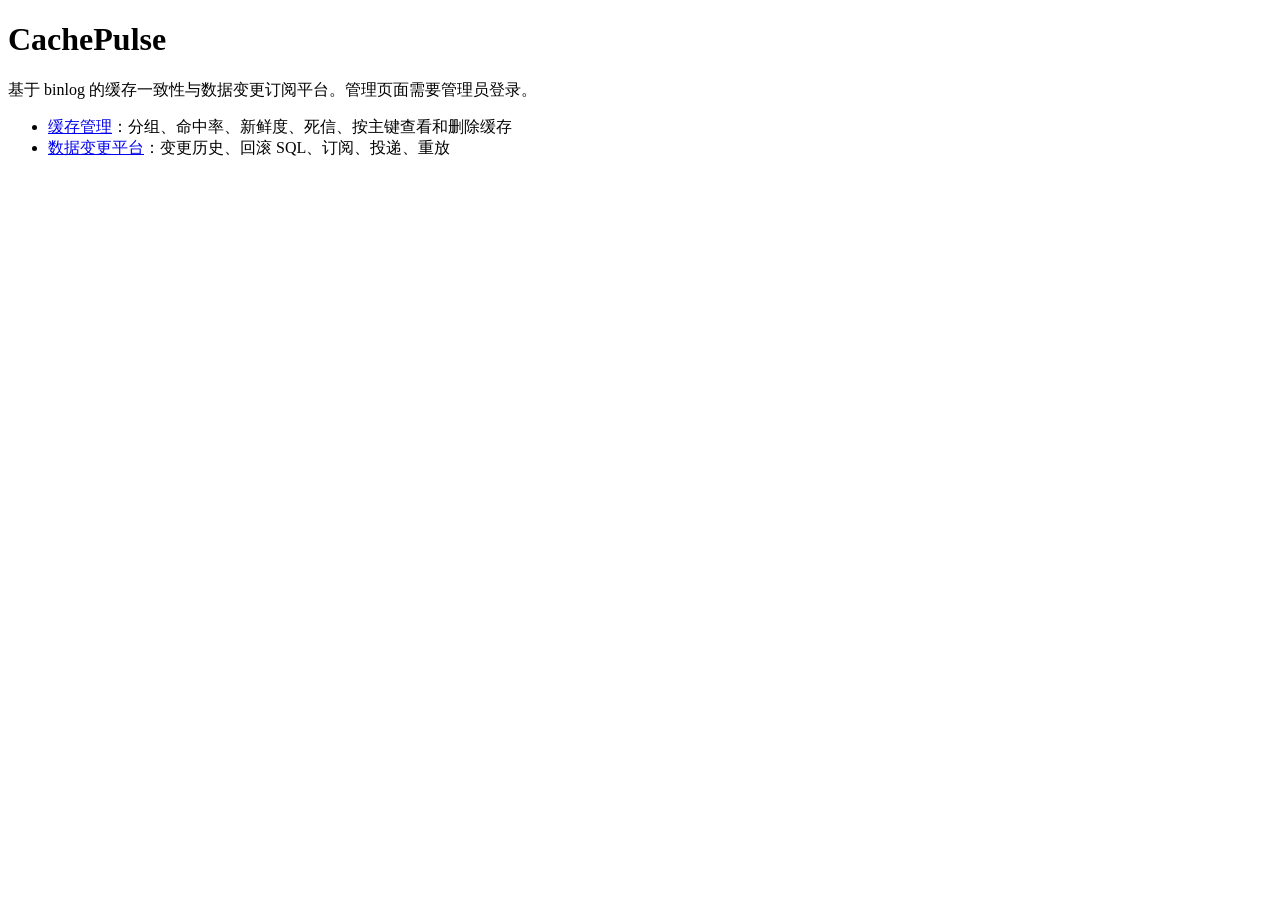
==== gateway/src/main/resources/static/index.html @ a2ab3a11 "拆分为微服务：网关、缓存同步、归档、投递和两个演示服务 - 抽出 cachepulse-framework、cachepulse-common、cachepulse-cache-core 和接入组件 " ====
<!doctype html>
<html lang="zh-CN">
<head>
  <meta charset="utf-8">
  <meta name="viewport" content="width=device-width, initial-scale=1">
  <title>CachePulse</title>
  <link rel="stylesheet" href="dashboard-ui.css">
</head>
<body>
  <main>
    <h1>CachePulse</h1>
    <p>基于 binlog 的缓存一致性与数据变更订阅平台。管理页面需要管理员登录。</p>
    <ul>
      <li><a href="cache-dashboard.html">缓存管理</a>：分组、命中率、新鲜度、死信、按主键查看和删除缓存</li>
      <li><a href="platform-dashboard.html">数据变更平台</a>：变更历史、回滚 SQL、订阅、投递、重放</li>
    </ul>
  </main>
</body>
</html>
---- gateway/src/main/resources/static/dashboard-ui.css ----
#notice{position:sticky;top:10px;z-index:5;box-shadow:0 3px 12px #2332490d}
button[aria-busy="true"]{pointer-events:none;opacity:.65;cursor:wait}
button[aria-busy="true"]::after{content:" …"}
.result-panel{margin-top:16px;padding:18px;border:1px solid #dfe6ef;border-radius:8px;background:#fbfcfe;scroll-margin-top:80px}
.result-panel[hidden]{display:none}.result-panel h3{font-size:15px;margin:0 0 12px}
.result-meta{display:grid;grid-template-columns:repeat(auto-fit,minmax(180px,1fr));gap:14px;margin:14px 0}
.result-meta dt{font-size:12px;color:#617087}.result-meta dd{margin:5px 0 0;overflow-wrap:anywhere;line-height:1.6}
.result-stats{display:grid;grid-template-columns:repeat(auto-fit,minmax(100px,1fr));gap:12px;margin:14px 0}
.result-stats>div{padding:12px;background:white;border:1px solid #e3e9f1;border-radius:7px}
.result-stats span{font-size:12px;color:#617087}.result-stats strong{display:block;margin-top:6px;font-size:24px;color:#174ea6}
.status-tag{display:inline-block;padding:3px 8px;font-size:12px;font-weight:600;border-radius:5px;white-space:nowrap}
.status-tag.good{background:#e6f4ea;color:#137333}.status-tag.bad{background:#fce8e6;color:#c5221f}.status-tag.waiting{background:#eaf2ff;color:#245dc1}
.technical{margin-top:14px;border-top:1px solid #e3e9f1;padding-top:12px}.technical summary{cursor:pointer;color:#254c80;font-weight:600}
.readable-table{white-space:normal;table-layout:auto}.readable-table th,.readable-table td{white-space:pre-wrap;overflow-wrap:anywhere;vertical-align:top;min-width:95px}
.result-message{padding:10px 12px;background:#eaf2ff;color:#254c80;border-radius:6px;line-height:1.7}
.result-message.warning{background:#fff8e9;color:#875d1c}.result-message.error{background:#fbeceb;color:#9c2f2f}
.copy-row{display:flex;align-items:center;gap:10px}.copy-row input{min-width:0;font-family:Consolas,monospace}.copy-row button{flex-shrink:0}
.result-actions{display:flex;flex-wrap:wrap;gap:10px;margin:12px 0}.result-updated{font-size:12px;color:#617087;margin:8px 0}
.controls>button{align-self:end}
.event-detail{scroll-margin-top:80px}.code-value{overflow-wrap:anywhere;white-space:pre-wrap}
#tableList td{padding-top:16px;padding-bottom:16px;vertical-align:top}
.recovery-assessment{display:flex;flex-direction:column;align-items:flex-start;gap:10px;min-width:280px;max-width:460px;white-space:normal}
.recovery-assessment p{margin:0;line-height:1.7;overflow-wrap:anywhere}
@media(max-width:760px){.result-meta{grid-template-columns:1fr}.copy-row{flex-wrap:wrap}.copy-row input{flex-basis:100%}.result-panel{padding:14px}}
dialog .login-form{display:grid;gap:.75rem;min-width:18rem}
dialog .login-form label{display:grid;gap:.25rem}
dialog .login-error{color:#b42318;min-height:1.2em;margin:0}
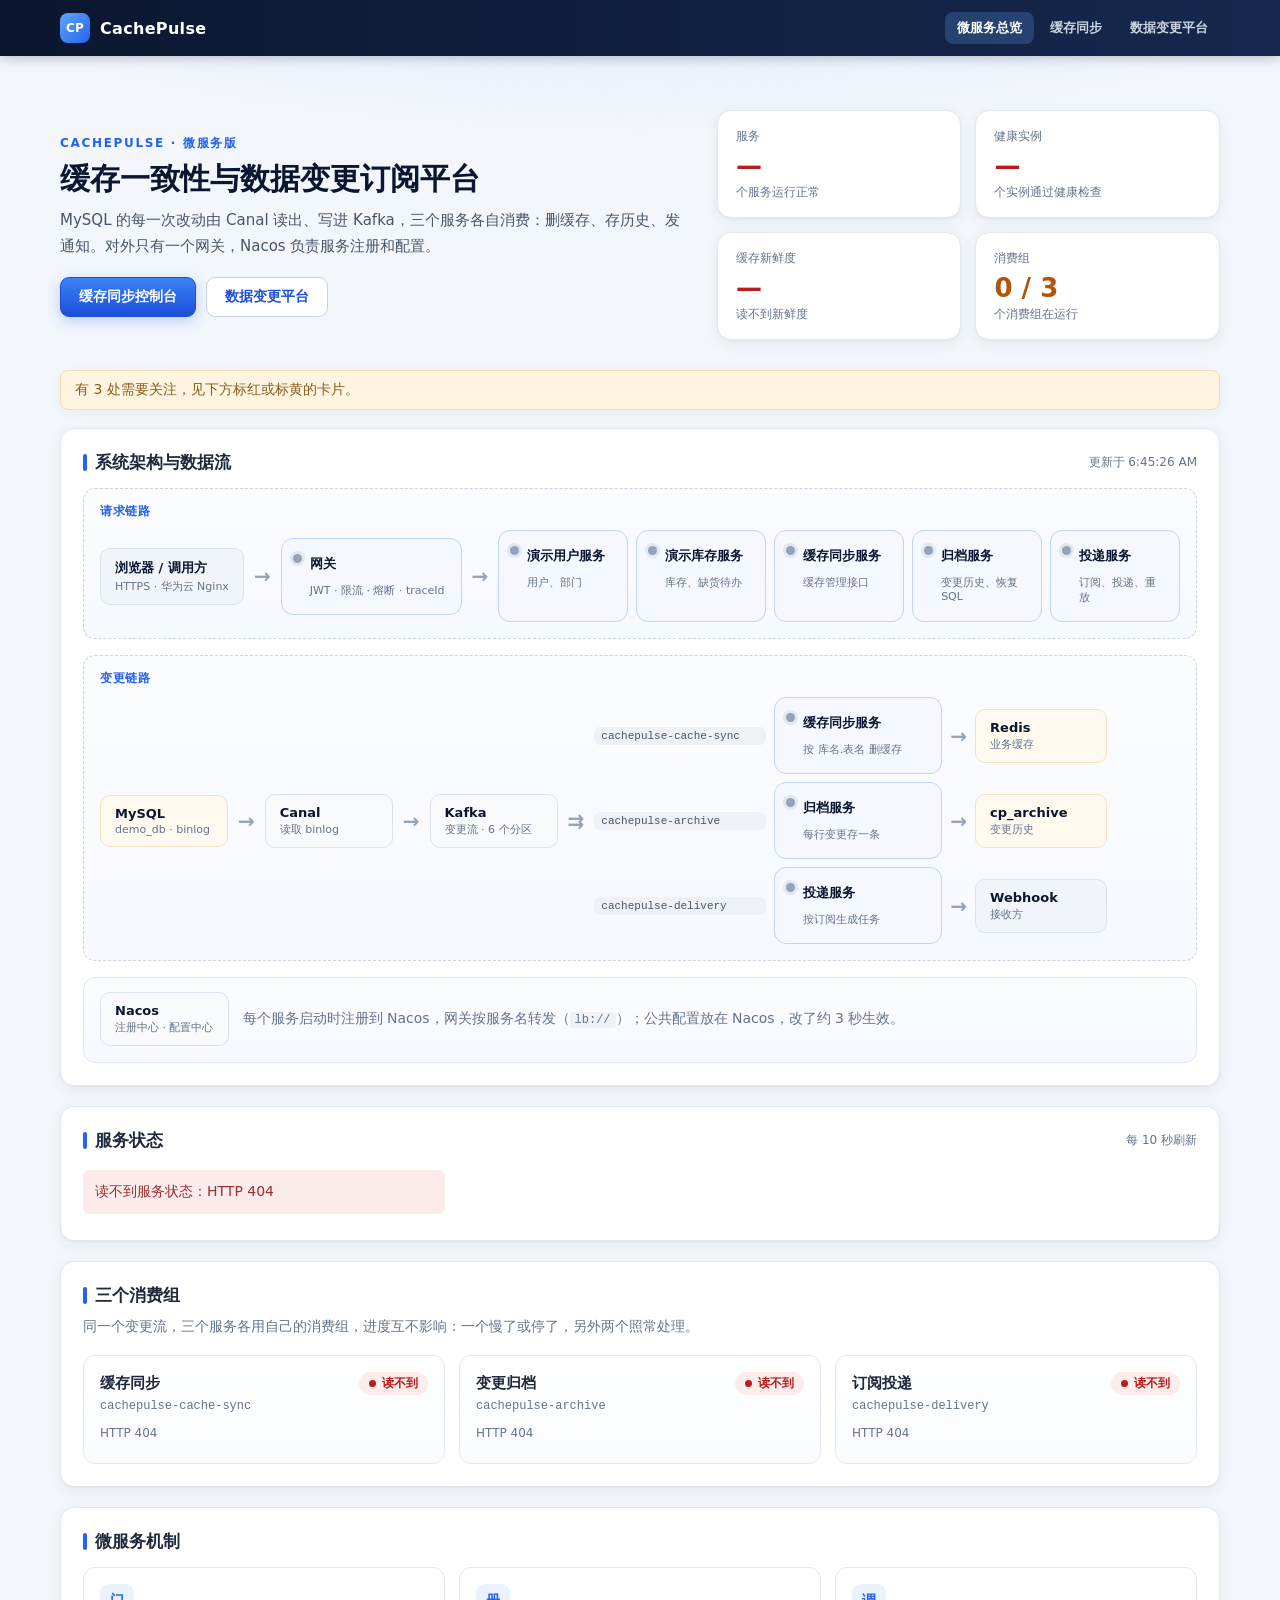
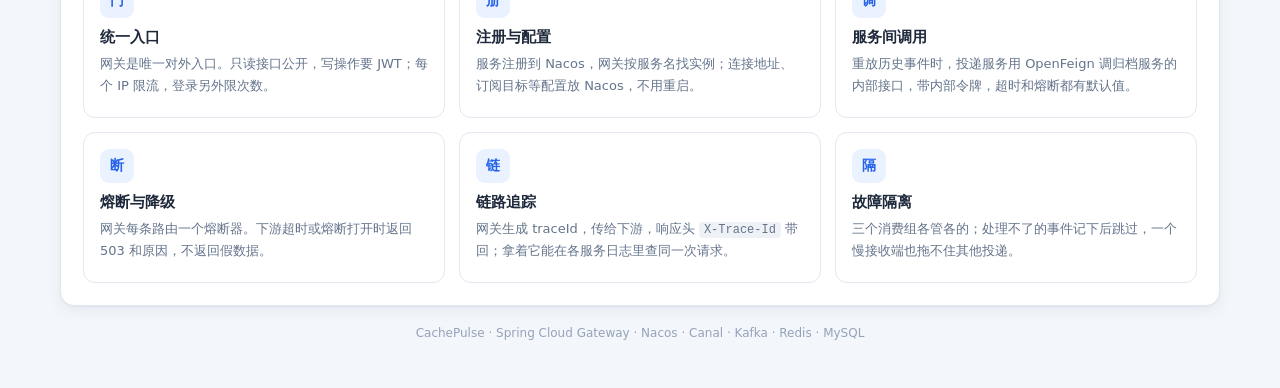
==== commit 8a0b0a3b: "首页改为微服务总览（架构与数据流、各服务实例健康和熔断状态、三个消费组、微服务机制）；三个页面统一顶栏和外观；消费状态显示跳过的坏事件" ====
--- a/gateway/src/main/resources/static/index.html
+++ b/gateway/src/main/resources/static/index.html
@@ -3,17 +3,319 @@
 <head>
   <meta charset="utf-8">
   <meta name="viewport" content="width=device-width, initial-scale=1">
-  <title>CachePulse</title>
+  <title>CachePulse · 微服务总览</title>
+  <style>
+    :root{font-family:"Microsoft YaHei",system-ui,sans-serif;font-size:14px}
+    *{box-sizing:border-box}body{margin:0}main{max-width:1200px;margin:auto;padding:28px 20px 48px}
+    h1{font-size:30px;line-height:1.3;margin:6px 0 10px}h2{font-size:17px;margin:0}h3{font-size:15px;margin:0}
+    p{line-height:1.7;margin:4px 0;color:#64748b}.muted{font-size:12px;color:#64748b}
+    section{background:#fff;border:1px solid #e2e8f0;border-radius:14px;padding:22px;margin-bottom:20px}
+    .section-head{display:flex;justify-content:space-between;align-items:center;gap:12px;margin-bottom:14px}
+    .section-note{margin:-6px 0 16px}
+    .hero{display:grid;grid-template-columns:1.25fr 1fr;gap:28px;align-items:center;padding:26px 0 30px}
+    .eyebrow{font-size:12px;font-weight:700;letter-spacing:.14em;color:#2563eb;margin:0}
+    .lead{font-size:15px;color:#475569;max-width:620px}
+    .hero-actions{display:flex;flex-wrap:wrap;gap:10px;margin-top:18px}
+    .btn{display:inline-flex;align-items:center;padding:10px 18px;border-radius:9px;border:1px solid #c7d2e4;background:#fff;color:#1d4ed8;font-weight:600;text-decoration:none}
+    .btn.primary{background:linear-gradient(180deg,#3b82f6,#1d4ed8);border-color:#1d4ed8;color:#fff;box-shadow:0 4px 14px rgba(37,99,235,.28)}
+    .btn:hover{transform:translateY(-1px)}
+    .hero-stats{display:grid;grid-template-columns:1fr 1fr;gap:14px}
+    .stat{background:#fff;border:1px solid #e2e8f0;border-radius:14px;padding:16px 18px;box-shadow:0 1px 2px rgba(15,23,42,.04),0 4px 16px rgba(15,23,42,.06)}
+    .stat span{font-size:12px;color:#64748b}.stat strong{display:block;font-size:26px;color:#0b1730;margin:6px 0 2px}
+    .stat small{font-size:12px;color:#64748b}
+    .stat.good strong{color:#15803d}.stat.warn strong{color:#b45309}.stat.bad strong{color:#b91c1c}
+    /* 架构图 */
+    .flow{display:grid;gap:16px}
+    .lane{border:1px dashed #cbd5e1;border-radius:12px;padding:14px 16px 16px;background:linear-gradient(180deg,#fbfcff,#f6f9fe)}
+    .lane-title{font-size:12px;font-weight:700;color:#2563eb;letter-spacing:.06em;margin-bottom:10px}
+    .lane-row{display:flex;align-items:center;gap:10px;flex-wrap:wrap}
+    .arrow{color:#94a3b8;font-size:20px;font-weight:700}
+    .node{position:relative;display:flex;flex-direction:column;gap:2px;min-width:128px;padding:10px 14px;border-radius:10px;border:1px solid #dbe3ef;background:#fff}
+    .node b{font-size:13px;color:#0b1730}.node small{font-size:11px;color:#64748b}
+    .node.infra{background:#f8fafc}.node.store{background:#fffaf0;border-color:#f3e3c0}.node.external{background:#f1f5f9}
+    .node.service{border-color:#bfd3fb;background:#f5f8ff;padding-left:28px}
+    .node .dot{position:absolute;left:11px;top:15px;width:9px;height:9px;border-radius:50%;background:#94a3b8;box-shadow:0 0 0 3px #e2e8f0}
+    .node.good .dot{background:#16a34a;box-shadow:0 0 0 3px #dcfce7}.node.warn .dot{background:#d97706;box-shadow:0 0 0 3px #fef3c7}
+    .node.bad .dot{background:#dc2626;box-shadow:0 0 0 3px #fee2e2}
+    .node-stack{display:grid;grid-template-columns:repeat(auto-fit,minmax(128px,1fr));gap:8px;flex:1;min-width:280px}
+    .fanout{display:grid;gap:8px;flex:1;min-width:320px}
+    .branch{display:flex;align-items:center;gap:8px;flex-wrap:wrap}
+    .fanout .node.service{width:168px}.fanout .node.store,.fanout .node.external{width:132px}
+    .group-tag{font:11px Consolas,monospace;color:#475569;background:#eef2f7;border-radius:6px;padding:3px 7px;min-width:172px}
+    .lane.registry{display:flex;align-items:center;gap:14px;flex-wrap:wrap;border-style:solid;border-color:#dfe7f5}
+    /* 服务卡片 */
+    .service-grid{display:grid;grid-template-columns:repeat(3,1fr);gap:14px}
+    .service{display:flex;flex-direction:column;gap:10px;border:1px solid #e2e8f0;border-radius:12px;padding:16px;background:#fff;transition:box-shadow .15s,transform .15s}
+    .service:hover{box-shadow:0 6px 22px rgba(15,23,42,.08);transform:translateY(-2px)}
+    .service-top{display:flex;justify-content:space-between;align-items:flex-start;gap:10px}
+    .service-id{font:12px Consolas,monospace;color:#64748b}
+    .service p{font-size:13px;margin:0}
+    .service-meta{display:flex;flex-wrap:wrap;gap:6px}
+    .service-meta .chip{font-size:12px;color:#334155;background:#f1f5f9;border-radius:6px;padding:3px 8px}
+    .service a{font-size:13px;font-weight:600;text-decoration:none;margin-top:auto}
+    /* 消费组 */
+    .consumer-grid{display:grid;grid-template-columns:repeat(3,1fr);gap:14px}
+    .consumer{border:1px solid #e2e8f0;border-radius:12px;padding:16px;background:linear-gradient(180deg,#fff,#fafcff)}
+    .consumer h3{display:flex;justify-content:space-between;align-items:center;gap:8px;margin-bottom:4px}
+    .consumer .group{font:12px Consolas,monospace;color:#64748b;margin-bottom:10px}
+    .consumer dl{display:grid;grid-template-columns:auto 1fr;gap:6px 12px;margin:0}
+    .consumer dt{font-size:12px;color:#64748b}.consumer dd{margin:0;font-size:13px;color:#1e293b;text-align:right}
+    .consumer .error{margin-top:10px;font-size:12px;color:#9c2f2f;background:#fdecec;border-radius:6px;padding:6px 8px;overflow-wrap:anywhere}
+    /* 机制 */
+    .feature-grid{display:grid;grid-template-columns:repeat(3,1fr);gap:14px}
+    .feature{border:1px solid #e2e8f0;border-radius:12px;padding:16px;background:#fff}
+    .feature .icon{display:grid;place-items:center;width:34px;height:34px;border-radius:9px;background:#eaf1ff;color:#2563eb;font-weight:700;margin-bottom:10px}
+    .feature p{font-size:13px;margin-top:6px}
+    footer{text-align:center;font-size:12px;color:#94a3b8;margin-top:8px}
+    #notice{padding:10px 14px;border-radius:8px;background:#eaf2ff;color:#254c80;margin-bottom:18px}
+    #notice.error{background:#fff4e0;color:#875d1c;border-color:#f3dcb0}
+    code{font:12px Consolas,monospace;background:#eef2f7;border-radius:4px;padding:1px 5px}
+    @media(max-width:960px){.hero{grid-template-columns:1fr}.service-grid,.consumer-grid,.feature-grid{grid-template-columns:repeat(2,1fr)}}
+    @media(max-width:640px){.service-grid,.consumer-grid,.feature-grid,.hero-stats{grid-template-columns:1fr}h1{font-size:24px}.arrow{transform:rotate(90deg)}}
+  </style>
   <link rel="stylesheet" href="dashboard-ui.css">
 </head>
 <body>
-  <main>
-    <h1>CachePulse</h1>
-    <p>基于 binlog 的缓存一致性与数据变更订阅平台。管理页面需要管理员登录。</p>
-    <ul>
-      <li><a href="cache-dashboard.html">缓存管理</a>：分组、命中率、新鲜度、死信、按主键查看和删除缓存</li>
-      <li><a href="platform-dashboard.html">数据变更平台</a>：变更历史、回滚 SQL、订阅、投递、重放</li>
-    </ul>
-  </main>
+<nav class="topbar"><div class="topbar-inner"><a class="brand" href="index.html"><span class="brand-mark">CP</span>CachePulse</a>
+  <div class="topbar-links"><a class="active" href="index.html" aria-current="page">微服务总览</a><a href="cache-dashboard.html">缓存同步</a><a href="platform-dashboard.html">数据变更平台</a></div></div></nav>
+<main>
+  <header class="hero">
+    <div>
+      <p class="eyebrow">CACHEPULSE · 微服务版</p>
+      <h1>缓存一致性与数据变更订阅平台</h1>
+      <p class="lead">MySQL 的每一次改动由 Canal 读出、写进 Kafka，三个服务各自消费：删缓存、存历史、发通知。对外只有一个网关，Nacos 负责服务注册和配置。</p>
+      <div class="hero-actions">
+        <a class="btn primary" href="cache-dashboard.html">缓存同步控制台</a>
+        <a class="btn" href="platform-dashboard.html">数据变更平台</a>
+      </div>
+    </div>
+    <div class="hero-stats">
+      <div class="stat" id="statServices"><span>服务</span><strong>—</strong><small>正在读取</small></div>
+      <div class="stat" id="statInstances"><span>健康实例</span><strong>—</strong><small>来自 Nacos 和健康检查</small></div>
+      <div class="stat" id="statFreshness"><span>缓存新鲜度</span><strong>—</strong><small>CDC 心跳</small></div>
+      <div class="stat" id="statConsumers"><span>消费组</span><strong>—</strong><small>同一个变更流</small></div>
+    </div>
+  </header>
+
+  <div id="notice" role="status" aria-live="polite">正在读取各服务状态…</div>
+
+  <section>
+    <div class="section-head"><h2>系统架构与数据流</h2><span class="muted" id="overviewUpdated">—</span></div>
+    <div class="flow">
+      <div class="lane">
+        <div class="lane-title">请求链路</div>
+        <div class="lane-row">
+          <div class="node external"><b>浏览器 / 调用方</b><small>HTTPS · 华为云 Nginx</small></div>
+          <span class="arrow">→</span>
+          <div class="node service" data-service="gateway"><i class="dot"></i><b>网关</b><small>JWT · 限流 · 熔断 · traceId</small></div>
+          <span class="arrow">→</span>
+          <div class="node-stack">
+            <div class="node service" data-service="demo-user-service"><i class="dot"></i><b>演示用户服务</b><small>用户、部门</small></div>
+            <div class="node service" data-service="demo-inventory-service"><i class="dot"></i><b>演示库存服务</b><small>库存、缺货待办</small></div>
+            <div class="node service" data-service="cache-sync-service"><i class="dot"></i><b>缓存同步服务</b><small>缓存管理接口</small></div>
+            <div class="node service" data-service="archive-service"><i class="dot"></i><b>归档服务</b><small>变更历史、恢复 SQL</small></div>
+            <div class="node service" data-service="delivery-service"><i class="dot"></i><b>投递服务</b><small>订阅、投递、重放</small></div>
+          </div>
+        </div>
+      </div>
+      <div class="lane">
+        <div class="lane-title">变更链路</div>
+        <div class="lane-row">
+          <div class="node store"><b>MySQL</b><small>demo_db · binlog</small></div>
+          <span class="arrow">→</span>
+          <div class="node infra"><b>Canal</b><small>读取 binlog</small></div>
+          <span class="arrow">→</span>
+          <div class="node infra"><b>Kafka</b><small>变更流 · 6 个分区</small></div>
+          <span class="arrow">⇉</span>
+          <div class="fanout">
+            <div class="branch"><span class="group-tag">cachepulse-cache-sync</span>
+              <div class="node service" data-service="cache-sync-service"><i class="dot"></i><b>缓存同步服务</b><small>按 库名.表名 删缓存</small></div>
+              <span class="arrow">→</span><div class="node store"><b>Redis</b><small>业务缓存</small></div></div>
+            <div class="branch"><span class="group-tag">cachepulse-archive</span>
+              <div class="node service" data-service="archive-service"><i class="dot"></i><b>归档服务</b><small>每行变更存一条</small></div>
+              <span class="arrow">→</span><div class="node store"><b>cp_archive</b><small>变更历史</small></div></div>
+            <div class="branch"><span class="group-tag">cachepulse-delivery</span>
+              <div class="node service" data-service="delivery-service"><i class="dot"></i><b>投递服务</b><small>按订阅生成任务</small></div>
+              <span class="arrow">→</span><div class="node external"><b>Webhook</b><small>接收方</small></div></div>
+          </div>
+        </div>
+      </div>
+      <div class="lane registry">
+        <div class="node infra"><b>Nacos</b><small>注册中心 · 配置中心</small></div>
+        <p>每个服务启动时注册到 Nacos，网关按服务名转发（<code>lb://</code>）；公共配置放在 Nacos，改了约 3 秒生效。</p>
+      </div>
+    </div>
+  </section>
+
+  <section>
+    <div class="section-head"><h2>服务状态</h2><span class="muted">每 10 秒刷新</span></div>
+    <div class="service-grid" id="serviceGrid"><p class="muted">正在读取…</p></div>
+  </section>
+
+  <section>
+    <div class="section-head"><h2>三个消费组</h2></div>
+    <p class="section-note">同一个变更流，三个服务各用自己的消费组，进度互不影响：一个慢了或停了，另外两个照常处理。</p>
+    <div class="consumer-grid" id="consumerGrid"><p class="muted">正在读取…</p></div>
+  </section>
+
+  <section>
+    <div class="section-head"><h2>微服务机制</h2></div>
+    <div class="feature-grid">
+      <div class="feature"><div class="icon">门</div><h3>统一入口</h3><p>网关是唯一对外入口。只读接口公开，写操作要 JWT；每个 IP 限流，登录另外限次数。</p></div>
+      <div class="feature"><div class="icon">册</div><h3>注册与配置</h3><p>服务注册到 Nacos，网关按服务名找实例；连接地址、订阅目标等配置放 Nacos，不用重启。</p></div>
+      <div class="feature"><div class="icon">调</div><h3>服务间调用</h3><p>重放历史事件时，投递服务用 OpenFeign 调归档服务的内部接口，带内部令牌，超时和熔断都有默认值。</p></div>
+      <div class="feature"><div class="icon">断</div><h3>熔断与降级</h3><p>网关每条路由一个熔断器。下游超时或熔断打开时返回 503 和原因，不返回假数据。</p></div>
+      <div class="feature"><div class="icon">链</div><h3>链路追踪</h3><p>网关生成 traceId，传给下游，响应头 <code>X-Trace-Id</code> 带回；拿着它能在各服务日志里查同一次请求。</p></div>
+      <div class="feature"><div class="icon">隔</div><h3>故障隔离</h3><p>三个消费组各管各的；处理不了的事件记下后跳过，一个慢接收端也拖不住其他投递。</p></div>
+    </div>
+  </section>
+  <footer>CachePulse · Spring Cloud Gateway · Nacos · Canal · Kafka · Redis · MySQL</footer>
+</main>
+<script src="dashboard-ui.js"></script>
+<script>
+const UI = window.DashboardUI;
+const esc = UI.escape;
+const SERVICES = {
+  'gateway': {name:'网关', port:18090, role:'唯一对外入口：路由、JWT 鉴权、按 IP 限流、登录限次、路由熔断、traceId。'},
+  'cache-sync-service': {name:'缓存同步服务', port:18091, role:'消费变更流，按 库名.表名 删 Redis 缓存；CDC 心跳判断缓存是否可信。', link:['cache-dashboard.html','缓存同步控制台']},
+  'archive-service': {name:'归档服务', port:18092, role:'把每一行变更存进 cp_archive，提供历史查询和恢复 SQL。', link:['platform-dashboard.html','变更历史查找']},
+  'delivery-service': {name:'投递服务', port:18093, role:'按条件订阅生成投递任务，Webhook 通知、失败重试、历史重放。', link:['platform-dashboard.html','订阅与投递']},
+  'demo-user-service': {name:'演示用户服务', port:18094, role:'接入方示例：@AutoCache 查询回填、防旧值回填、布隆过滤器、查库限流。'},
+  'demo-inventory-service': {name:'演示库存服务', port:18095, role:'接入方示例：库存数据，接收投递服务的缺货通知，生成待办。'}
+};
+const FRESHNESS = {FRESH:['正常','good'], STALE:['已降级','warn'], STARTING:['确认中','warn'], WRITE_FAILING:['心跳写入失败','bad'], DISABLED:['未启用','warn']};
+const BREAKER = {CLOSED:['熔断器正常','good'], OPEN:['已熔断','bad'], HALF_OPEN:['试探恢复中','warn'], FORCED_OPEN:['已熔断','bad'], DISABLED:['熔断器关闭','warn']};
+
+function notice(message, isError) {
+  const element = document.getElementById('notice');
+  element.textContent = message;
+  element.className = isError ? 'error' : '';
+}
+
+async function getJson(path) {
+  try {
+    const response = await UI.fetch(path);
+    if (!response.ok) return {unavailable: `HTTP ${response.status}`};
+    return await response.json();
+  } catch (error) {
+    return {unavailable: error.message};
+  }
+}
+
+function ago(value) {
+  if (!value) return '暂无记录';
+  const seconds = Math.max(0, Math.round((Date.now() - new Date(value).getTime()) / 1000));
+  if (seconds < 60) return `${seconds} 秒前`;
+  if (seconds < 3600) return `${Math.floor(seconds / 60)} 分钟前`;
+  return UI.date(value);
+}
+
+function health(service) {
+  const total = service.instances.length;
+  const up = service.instances.filter(i => i.status === 'UP').length;
+  if (service.registryError) return {up, total, label:'读不到注册信息', tone:'bad'};
+  if (total === 0) return {up, total, label:'未注册', tone:'bad'};
+  if (up === total) return {up, total, label: total === 1 ? '运行正常' : `${total} 个实例正常`, tone:'good'};
+  if (up === 0) return {up, total, label:'不可用', tone:'bad'};
+  return {up, total, label:`${up} / ${total} 个实例正常`, tone:'warn'};
+}
+
+function setStat(id, value, detail, tone) {
+  const element = document.getElementById(id);
+  element.className = 'stat' + (tone ? ' ' + tone : '');
+  element.querySelector('strong').textContent = value;
+  element.querySelector('small').textContent = detail;
+}
+
+function renderServices(overview) {
+  const grid = document.getElementById('serviceGrid');
+  if (overview.unavailable) {
+    grid.innerHTML = `<p class="result-message error">读不到服务状态：${esc(overview.unavailable)}</p>`;
+    return {healthy: 0, total: 0, up: 0, instances: 0};
+  }
+  let healthy = 0, up = 0, instances = 0;
+  const states = {};
+  grid.innerHTML = overview.services.map(service => {
+    const meta = SERVICES[service.serviceId] || {name: service.serviceId, role: ''};
+    const h = health(service);
+    states[service.serviceId] = h.tone;
+    if (h.tone === 'good') healthy++;
+    up += h.up; instances += h.total;
+    const breaker = service.circuitBreaker;
+    const [breakerLabel, breakerTone] = breaker ? (BREAKER[breaker.state] || [breaker.state, 'warn']) : ['', ''];
+    const rate = breaker && breaker.failureRate >= 0 ? `失败率 ${breaker.failureRate.toFixed(0)}%` : breaker ? '调用太少，未统计失败率' : '';
+    const ports = service.instances.map(i => `<span class="chip">:${esc(i.port)} ${i.status === 'UP' ? '正常' : esc(i.status)}</span>`).join('');
+    return `<div class="service"><div class="service-top"><div><h3>${esc(meta.name)}</h3><div class="service-id">${esc(service.serviceId)}${meta.port ? ' · :' + esc(meta.port) : ''}</div></div>
+      <span class="pill ${h.tone}">${esc(h.label)}</span></div>
+      <p>${esc(meta.role)}</p>
+      <div class="service-meta">${ports || '<span class="chip">没有实例</span>'}${breaker ? `<span class="pill ${breakerTone}">${esc(breakerLabel)}</span><span class="chip">${esc(rate)}</span>` : ''}</div>
+      ${meta.link ? `<a href="${esc(meta.link[0])}">打开${esc(meta.link[1])} →</a>` : ''}</div>`;
+  }).join('');
+  for (const node of document.querySelectorAll('[data-service]')) {
+    node.classList.remove('good', 'warn', 'bad');
+    if (states[node.dataset.service]) node.classList.add(states[node.dataset.service]);
+  }
+  return {healthy, total: overview.services.length, up, instances};
+}
+
+function consumerCard(title, group, item, rows) {
+  if (item.unavailable) {
+    return `<div class="consumer"><h3>${esc(title)}<span class="pill bad">读不到</span></h3><div class="group">${esc(group)}</div>
+      <p class="muted">${esc(item.unavailable)}</p></div>`;
+  }
+  const running = rows.running;
+  return `<div class="consumer"><h3>${esc(title)}<span class="pill ${running ? 'good' : 'bad'}">${running ? '运行中' : '未运行'}</span></h3>
+    <div class="group">${esc(group)}</div>
+    <dl>${rows.facts.map(([label, value]) => `<dt>${esc(label)}</dt><dd>${esc(value)}</dd>`).join('')}</dl>
+    ${item.lastError ? `<div class="error">最近异常：${esc(item.lastError.message)}（${esc(ago(item.lastError.occurredAt))}）</div>` : ''}</div>`;
+}
+
+function renderConsumers(sync, freshness, archiveStatus, delivery) {
+  const archive = archiveStatus.unavailable ? archiveStatus : archiveStatus.archive;
+  const fresh = freshness.unavailable ? null : (FRESHNESS[freshness.state] || [freshness.state, 'warn']);
+  const cards = [
+    consumerCard('缓存同步', 'cachepulse-cache-sync', sync, sync.unavailable ? {} : {
+      running: sync.serviceStarted && sync.activeConsumers > 0,
+      facts: [['消费线程', `${sync.activeConsumers} / ${sync.configuredConsumers}`], ['最近确认', ago(sync.lastSuccessAt)],
+        ['缓存新鲜度', fresh ? fresh[0] : '读不到']]}),
+    consumerCard('变更归档', 'cachepulse-archive', archive, archive.unavailable ? {} : {
+      running: archive.activeConsumer,
+      facts: [['最近确认', ago(archive.lastSuccessAt)], ['已存新事件', archive.acknowledgedNewRows],
+        ['跳过的坏事件', archive.acknowledgedRejectedEvents ?? 0]]}),
+    consumerCard('订阅投递', 'cachepulse-delivery', delivery, delivery.unavailable ? {} : {
+      running: delivery.activeConsumer,
+      facts: [['最近确认', ago(delivery.lastSuccessAt)], ['生成投递任务', delivery.createdTasks],
+        ['跳过的坏事件', delivery.acknowledgedRejectedEvents ?? 0]]})
+  ];
+  document.getElementById('consumerGrid').innerHTML = cards.join('');
+  const running = [!sync.unavailable && sync.serviceStarted && sync.activeConsumers > 0,
+    !archive.unavailable && archive.activeConsumer, !delivery.unavailable && delivery.activeConsumer].filter(Boolean).length;
+  return {running, fresh};
+}
+
+async function refresh() {
+  const [overview, sync, freshness, archive, delivery] = await Promise.all([
+    getJson('/system/overview'), getJson('/sync/status'), getJson('/cache/freshness'),
+    getJson('/platform/consumers/status'), getJson('/platform/deliveries/consumer-status')]);
+  const services = renderServices(overview);
+  const consumers = renderConsumers(sync, freshness, archive, delivery);
+  setStat('statServices', services.total ? `${services.healthy} / ${services.total}` : '—', '个服务运行正常',
+    !services.total ? 'bad' : services.healthy === services.total ? 'good' : 'warn');
+  setStat('statInstances', services.instances ? `${services.up} / ${services.instances}` : '—', '个实例通过健康检查',
+    !services.instances ? 'bad' : services.up === services.instances ? 'good' : 'warn');
+  setStat('statFreshness', consumers.fresh ? consumers.fresh[0] : '—', consumers.fresh ? '缓存可以放心读' : '读不到新鲜度',
+    consumers.fresh ? consumers.fresh[1] : 'bad');
+  if (consumers.fresh && consumers.fresh[1] !== 'good') {
+    document.querySelector('#statFreshness small').textContent = '查询暂时直接读库';
+  }
+  setStat('statConsumers', `${consumers.running} / 3`, '个消费组在运行', consumers.running === 3 ? 'good' : 'warn');
+  document.getElementById('overviewUpdated').textContent = `更新于 ${new Date().toLocaleTimeString()}`;
+  const problems = (services.total - services.healthy) + (3 - consumers.running);
+  notice(problems ? `有 ${problems} 处需要关注，见下方标红或标黄的卡片。` : '所有服务和消费组运行正常。', problems > 0);
+}
+
+refresh();
+setInterval(refresh, 10000);
+</script>
 </body>
 </html>
--- a/gateway/src/main/resources/static/dashboard-ui.css
+++ b/gateway/src/main/resources/static/dashboard-ui.css
@@ -25,3 +25,41 @@
 dialog .login-form{display:grid;gap:.75rem;min-width:18rem}
 dialog .login-form label{display:grid;gap:.25rem}
 dialog .login-error{color:#b42318;min-height:1.2em;margin:0}
+
+/* ---- 统一外观：三个页面共用，加载在页面内联样式之后，按同样的选择器覆盖 ---- */
+:root{--cp-navy:#0b1730;--cp-navy-2:#15284d;--cp-blue:#2563eb;--cp-blue-2:#1d4ed8;--cp-blue-soft:#eaf1ff;
+  --cp-text:#1e293b;--cp-muted:#64748b;--cp-line:#e2e8f0;--cp-bg:#f3f6fb;--cp-card:#fff;
+  --cp-good:#15803d;--cp-good-soft:#e7f6ec;--cp-warn:#b45309;--cp-warn-soft:#fff4e0;--cp-bad:#b91c1c;--cp-bad-soft:#fdecec;
+  --cp-shadow:0 1px 2px rgba(15,23,42,.04),0 4px 16px rgba(15,23,42,.06);color:var(--cp-text);background:var(--cp-bg)}
+body{min-height:100vh;background:radial-gradient(1200px 360px at 50% -120px,#dbe7ff 0,rgba(219,231,255,0) 70%),var(--cp-bg)}
+h1{color:var(--cp-navy)}a{color:var(--cp-blue)}
+.topbar{position:sticky;top:0;z-index:20;background:linear-gradient(90deg,var(--cp-navy),var(--cp-navy-2));box-shadow:0 2px 12px rgba(11,23,48,.25)}
+.topbar-inner{max-width:1200px;margin:auto;padding:0 20px;height:56px;display:flex;align-items:center;justify-content:space-between;gap:16px}
+.brand{display:flex;align-items:center;gap:10px;color:#fff;text-decoration:none;font-weight:700;font-size:16px;letter-spacing:.02em}
+.brand-mark{display:grid;place-items:center;width:30px;height:30px;border-radius:8px;background:linear-gradient(135deg,#60a5fa,#2563eb);font-size:12px;color:#fff}
+.topbar-links{display:flex;flex-wrap:wrap;gap:4px}
+.topbar-links a{color:#cbd5e1;text-decoration:none;padding:7px 12px;border-radius:8px;font-size:13px;font-weight:600}
+.topbar-links a:hover{color:#fff;background:rgba(255,255,255,.08)}
+.topbar-links a.active{color:#fff;background:rgba(96,165,250,.24)}
+#notice{top:66px;border:1px solid #d6e4ff}
+.card,section{border-color:var(--cp-line);box-shadow:var(--cp-shadow)}
+.card{position:relative;overflow:hidden;transition:transform .15s,box-shadow .15s}
+.card::before{content:"";position:absolute;left:0;top:0;bottom:0;width:3px;background:linear-gradient(var(--cp-blue),#60a5fa)}
+.card:hover{transform:translateY(-2px);box-shadow:0 6px 22px rgba(15,23,42,.1)}
+.card strong{color:var(--cp-navy)}
+section h2{display:flex;align-items:center;gap:8px}
+section h2::before{content:"";flex-shrink:0;width:4px;height:1em;border-radius:2px;background:var(--cp-blue)}
+th{background:#f6f8fc;color:var(--cp-muted)}tbody tr:hover td{background:#f9fbff}
+button{transition:background .15s,border-color .15s,box-shadow .15s}
+button:hover:not(:disabled){border-color:var(--cp-blue);box-shadow:0 1px 4px rgba(37,99,235,.15)}
+button.primary{background:linear-gradient(180deg,#3b82f6,var(--cp-blue-2));border-color:var(--cp-blue-2)}
+button.primary:hover:not(:disabled){background:linear-gradient(180deg,var(--cp-blue),#1e40af)}
+.nav-tabs{gap:4px;padding:6px;border:1px solid var(--cp-line);border-radius:12px;background:var(--cp-card);box-shadow:var(--cp-shadow)}
+.tab-btn{padding:9px 16px;border-radius:8px;border-bottom:0}
+.tab-btn:hover{background:#f1f5fb;color:var(--cp-blue)}
+.tab-btn.active{background:var(--cp-blue-soft);color:var(--cp-blue);border-bottom:0}
+.pill{display:inline-flex;align-items:center;gap:6px;padding:3px 10px;border-radius:999px;font-size:12px;font-weight:600;white-space:nowrap;background:#eef2f7;color:var(--cp-muted)}
+.pill::before{content:"";width:7px;height:7px;border-radius:50%;background:currentColor}
+.pill.good{background:var(--cp-good-soft);color:var(--cp-good)}.pill.warn{background:var(--cp-warn-soft);color:var(--cp-warn)}
+.pill.bad{background:var(--cp-bad-soft);color:var(--cp-bad)}
+@media(max-width:760px){.topbar{position:static}.topbar-inner{height:auto;padding:10px 14px;flex-wrap:wrap}#notice{top:10px}}
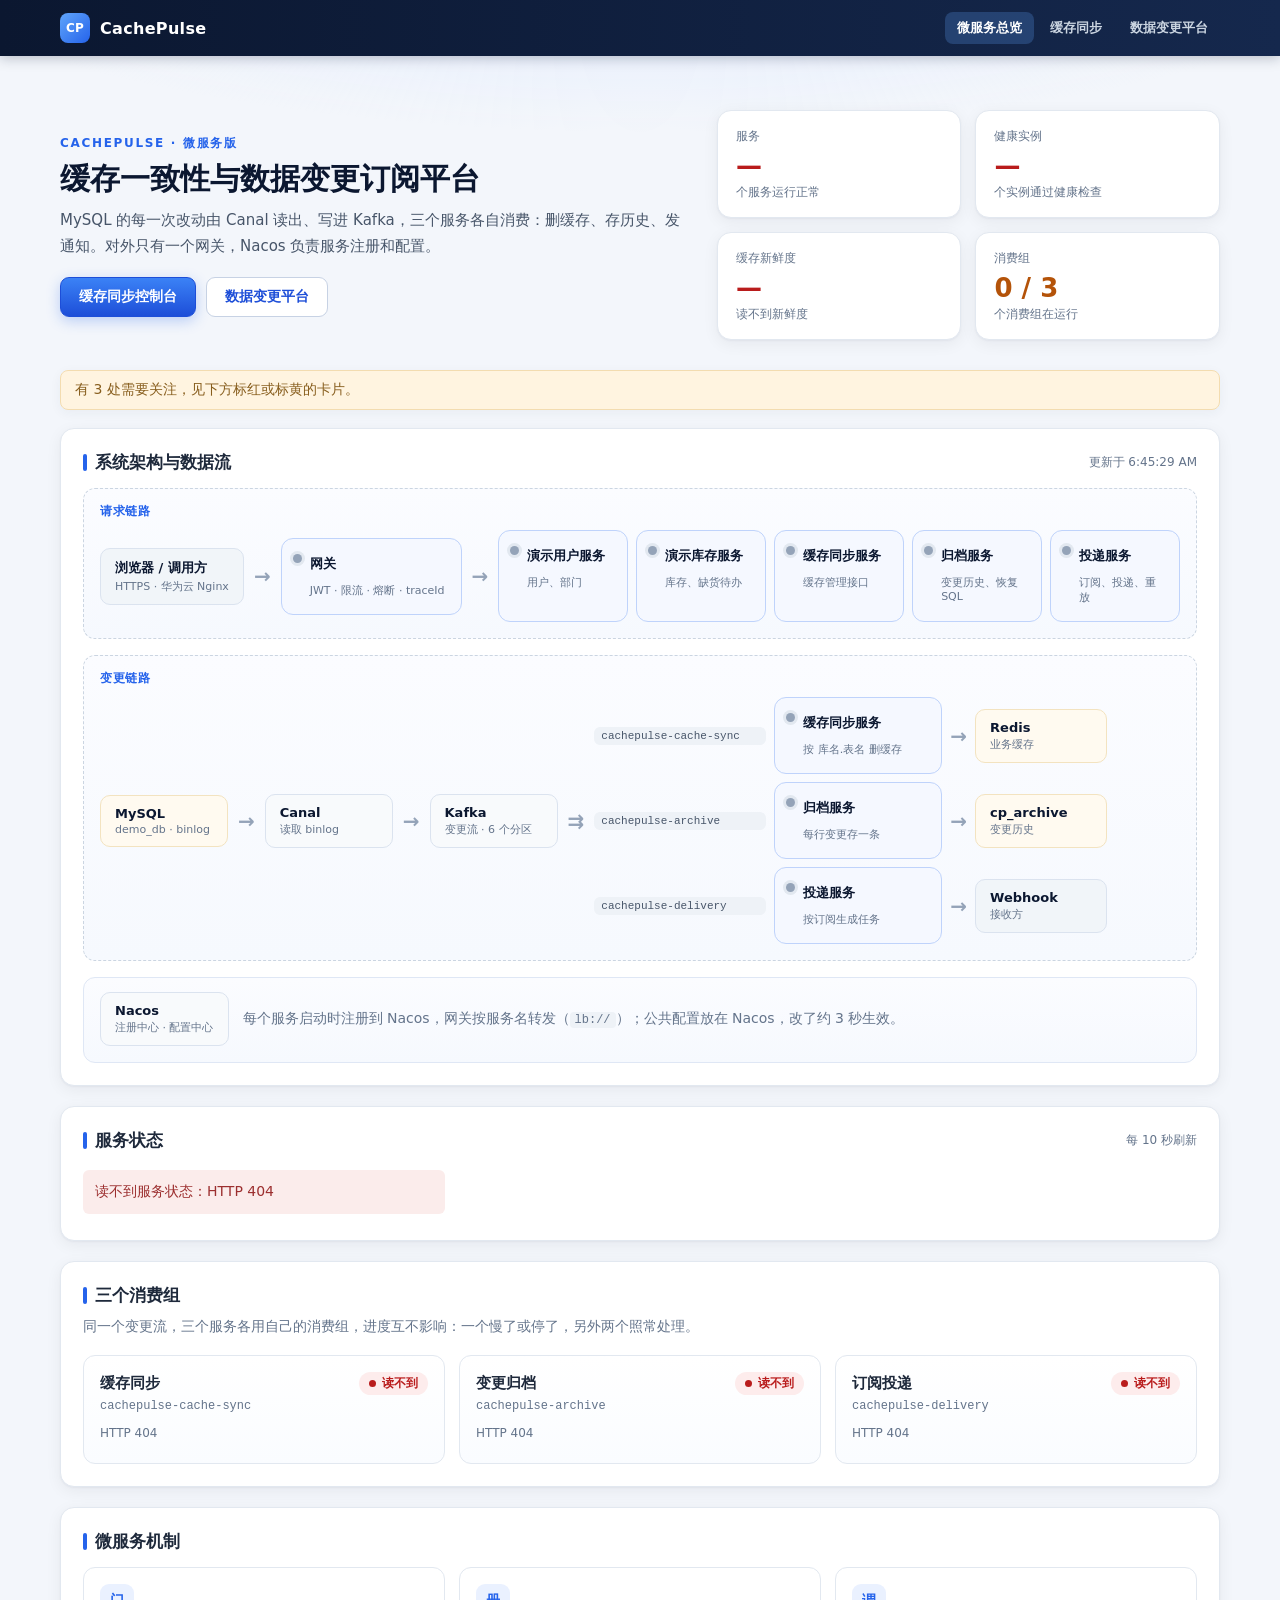
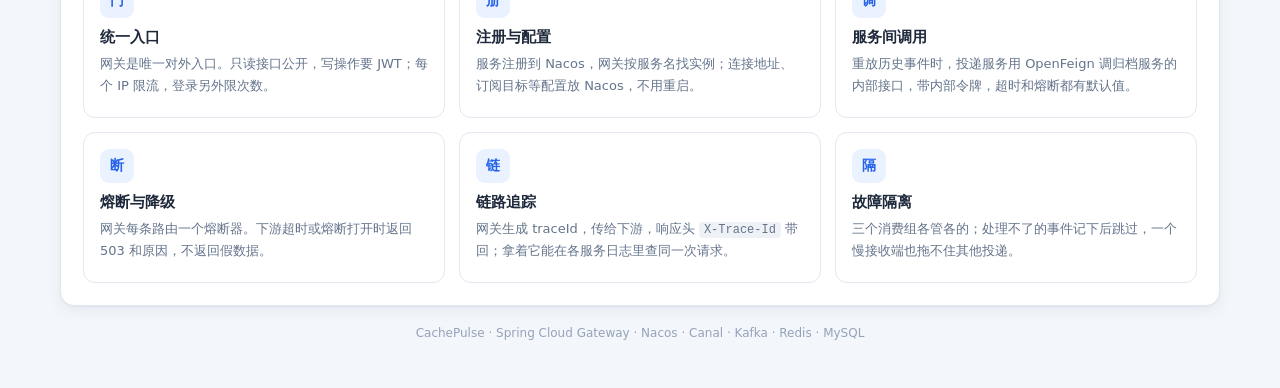
==== commit fe0da519: "首页：各服务返回的时间是秒数，按秒换算成几秒前" ====
--- a/gateway/src/main/resources/static/index.html
+++ b/gateway/src/main/resources/static/index.html
@@ -203,8 +203,10 @@
 }
 
 function ago(value) {
-  if (!value) return '暂无记录';
-  const seconds = Math.max(0, Math.round((Date.now() - new Date(value).getTime()) / 1000));
+  if (value == null) return '暂无记录';
+  // 各服务的时间可能是秒数（Jackson 默认把 Instant 写成数字），也可能是 ISO 字符串
+  const millis = typeof value === 'number' ? value * 1000 : new Date(value).getTime();
+  const seconds = Math.max(0, Math.round((Date.now() - millis) / 1000));
   if (seconds < 60) return `${seconds} 秒前`;
   if (seconds < 3600) return `${Math.floor(seconds / 60)} 分钟前`;
   return UI.date(value);
